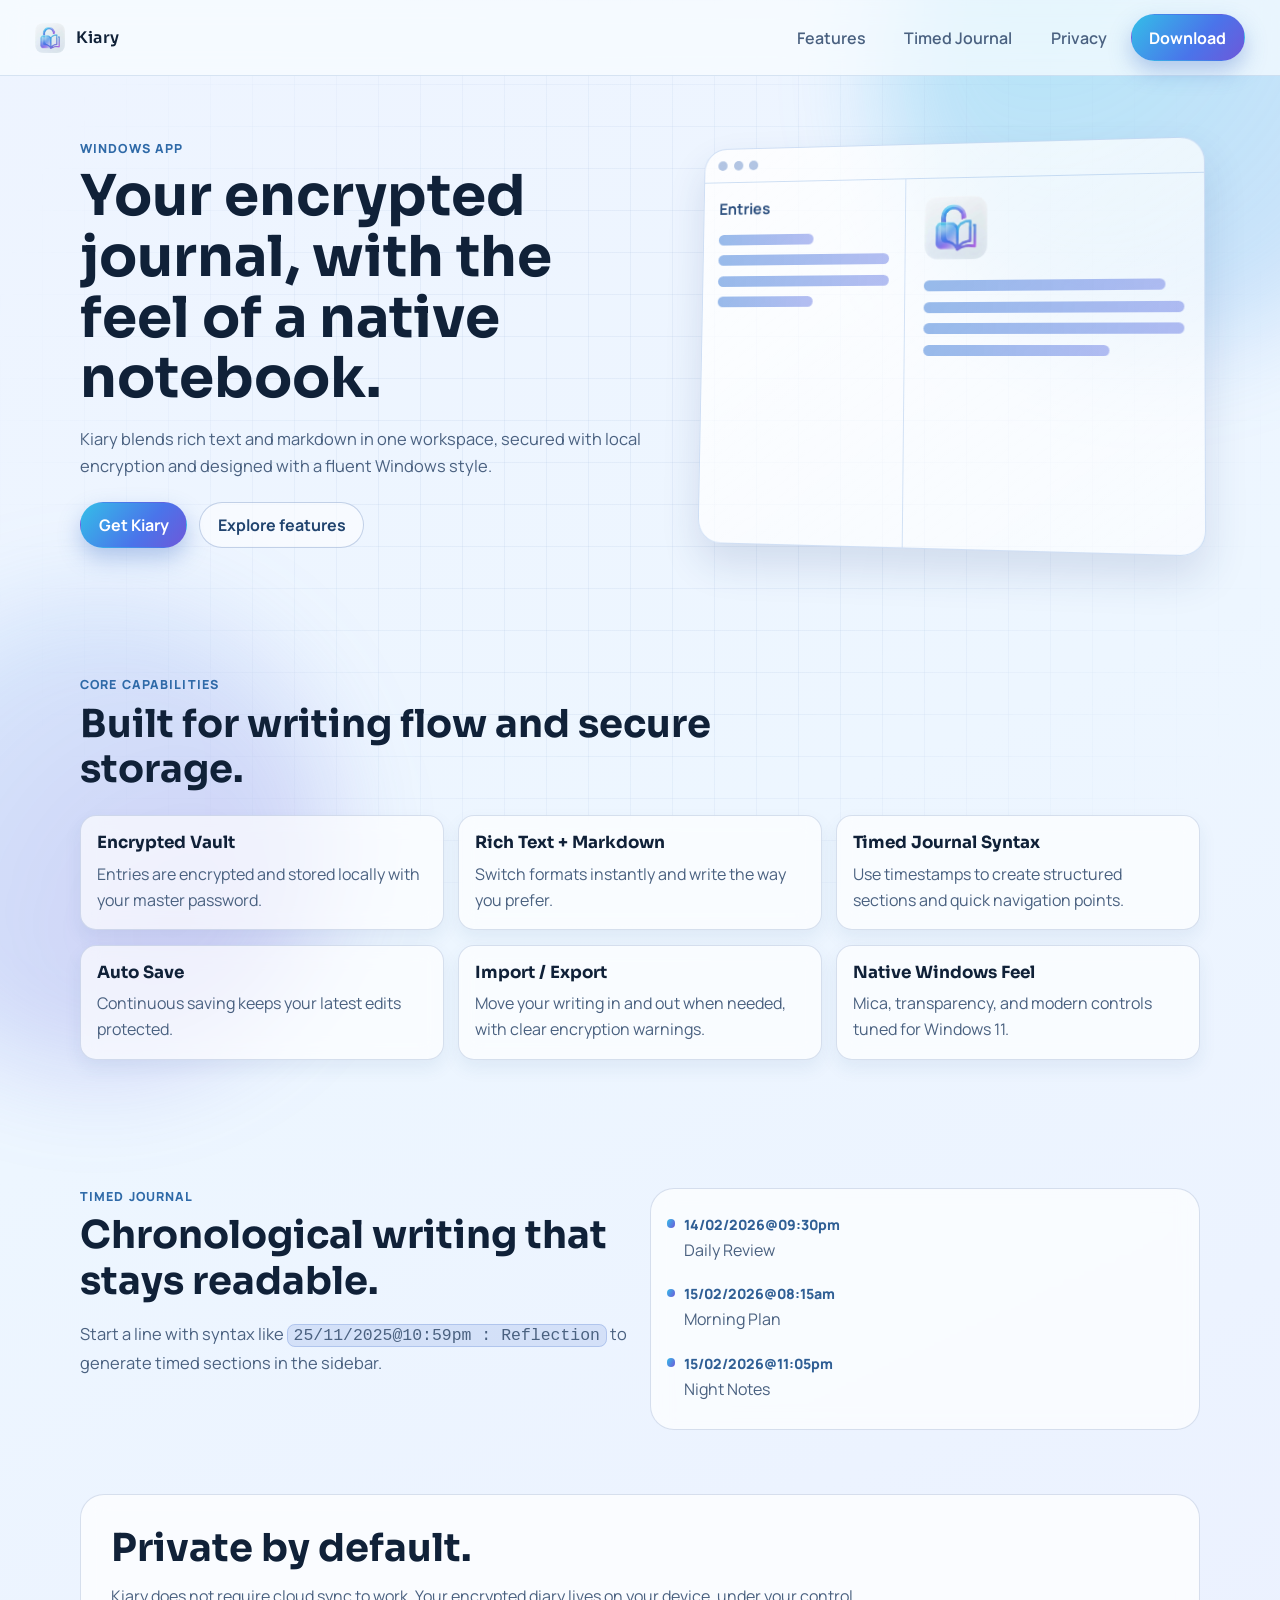
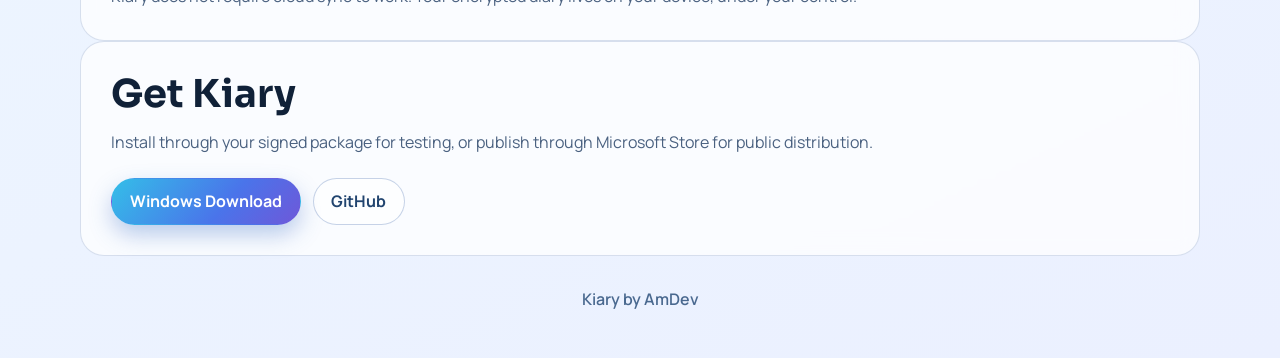
==== web/index.html @ 25d77776 "Initial commit" ====
<!doctype html>
<html lang="en">
<head>
  <meta charset="utf-8">
  <meta name="viewport" content="width=device-width, initial-scale=1">
  <title>Kiary | Encrypted Diary for Windows</title>
  <meta name="description" content="Kiary is a modern encrypted diary for Windows with rich text, markdown, and timed journal sections.">
  <link rel="preconnect" href="https://fonts.googleapis.com">
  <link rel="preconnect" href="https://fonts.gstatic.com" crossorigin>
  <link href="https://fonts.googleapis.com/css2?family=Manrope:wght@400;500;600;700;800&family=Sora:wght@500;600;700&display=swap" rel="stylesheet">
  <link rel="stylesheet" href="./styles.css">
</head>
<body>
  <div class="bg-orb orb-a"></div>
  <div class="bg-orb orb-b"></div>
  <div class="bg-grid"></div>

  <header class="topbar">
    <a class="brand" href="#">
      <img src="./assets/logo.png" alt="Kiary logo">
      <span>Kiary</span>
    </a>
    <nav>
      <a href="#features">Features</a>
      <a href="#timed-journal">Timed Journal</a>
      <a href="#privacy">Privacy</a>
      <a class="btn btn-solid" href="#download">Download</a>
    </nav>
  </header>

  <main>
    <section class="hero section">
      <div class="hero-copy reveal">
        <p class="eyebrow">Windows app</p>
        <h1>Your encrypted journal, with the feel of a native notebook.</h1>
        <p class="sub">
          Kiary blends rich text and markdown in one workspace, secured with local encryption and designed with a fluent Windows style.
        </p>
        <div class="actions">
          <a class="btn btn-solid" href="#download">Get Kiary</a>
          <a class="btn btn-ghost" href="#features">Explore features</a>
        </div>
      </div>

      <div class="hero-art reveal delay-1">
        <div class="glass-card">
          <div class="glass-top">
            <span></span><span></span><span></span>
          </div>
          <div class="mock-content">
            <aside>
              <p class="mock-title">Entries</p>
              <div class="line sm"></div>
              <div class="line"></div>
              <div class="line"></div>
              <div class="line sm"></div>
            </aside>
            <article>
              <img src="./assets/logo.png" alt="Kiary app icon">
              <div class="line xl"></div>
              <div class="line"></div>
              <div class="line"></div>
              <div class="line md"></div>
            </article>
          </div>
        </div>
      </div>
    </section>

    <section id="features" class="section">
      <div class="section-head reveal">
        <p class="eyebrow">Core capabilities</p>
        <h2>Built for writing flow and secure storage.</h2>
      </div>
      <div class="feature-grid">
        <article class="feature-card reveal">
          <h3>Encrypted Vault</h3>
          <p>Entries are encrypted and stored locally with your master password.</p>
        </article>
        <article class="feature-card reveal delay-1">
          <h3>Rich Text + Markdown</h3>
          <p>Switch formats instantly and write the way you prefer.</p>
        </article>
        <article class="feature-card reveal delay-2">
          <h3>Timed Journal Syntax</h3>
          <p>Use timestamps to create structured sections and quick navigation points.</p>
        </article>
        <article class="feature-card reveal">
          <h3>Auto Save</h3>
          <p>Continuous saving keeps your latest edits protected.</p>
        </article>
        <article class="feature-card reveal delay-1">
          <h3>Import / Export</h3>
          <p>Move your writing in and out when needed, with clear encryption warnings.</p>
        </article>
        <article class="feature-card reveal delay-2">
          <h3>Native Windows Feel</h3>
          <p>Mica, transparency, and modern controls tuned for Windows 11.</p>
        </article>
      </div>
    </section>

    <section id="timed-journal" class="section split">
      <div class="reveal">
        <p class="eyebrow">Timed journal</p>
        <h2>Chronological writing that stays readable.</h2>
        <p class="sub">
          Start a line with syntax like <code>25/11/2025@10:59pm : Reflection</code> to generate timed sections in the sidebar.
        </p>
      </div>
      <div class="timeline reveal delay-1">
        <div class="point"><span>14/02/2026@09:30pm</span><p>Daily Review</p></div>
        <div class="point"><span>15/02/2026@08:15am</span><p>Morning Plan</p></div>
        <div class="point"><span>15/02/2026@11:05pm</span><p>Night Notes</p></div>
      </div>
    </section>

    <section id="privacy" class="section callout reveal">
      <h2>Private by default.</h2>
      <p>Kiary does not require cloud sync to work. Your encrypted diary lives on your device, under your control.</p>
    </section>

    <section id="download" class="section download reveal">
      <h2>Get Kiary</h2>
      <p>Install through your signed package for testing, or publish through Microsoft Store for public distribution.</p>
      <div class="actions">
        <a class="btn btn-solid" href="#" aria-disabled="true">Windows Download</a>
        <a class="btn btn-ghost" href="https://github.com/Amne-Dev" target="_blank" rel="noreferrer">GitHub</a>
      </div>
    </section>
  </main>

  <footer>
    <p>Kiary by AmDev</p>
  </footer>

  <script src="./script.js"></script>
</body>
</html>
---- web/styles.css ----
:root {
  --bg: #eef4ff;
  --bg-alt: #f8fbff;
  --ink: #102138;
  --muted: #4a6180;
  --line: rgba(69, 107, 164, 0.2);
  --brand-a: #34bee8;
  --brand-b: #4a74ea;
  --brand-c: #6e58d9;
  --glass: rgba(255, 255, 255, 0.58);
  --glass-strong: rgba(255, 255, 255, 0.82);
  --shadow: 0 20px 40px rgba(32, 67, 129, 0.14);
  --radius-lg: 24px;
  --radius-md: 16px;
}

* {
  box-sizing: border-box;
}

html,
body {
  margin: 0;
  padding: 0;
  min-height: 100%;
}

body {
  font-family: "Manrope", "Segoe UI", sans-serif;
  color: var(--ink);
  background: linear-gradient(155deg, var(--bg) 0%, #edf6ff 46%, #ebf0ff 100%);
  overflow-x: hidden;
}

.bg-orb {
  position: fixed;
  border-radius: 999px;
  filter: blur(48px);
  z-index: -2;
  pointer-events: none;
}

.orb-a {
  width: 34rem;
  height: 34rem;
  background: radial-gradient(circle at 30% 30%, rgba(64, 196, 231, 0.34), rgba(74, 116, 234, 0.15));
  top: -12rem;
  right: -9rem;
}

.orb-b {
  width: 30rem;
  height: 30rem;
  background: radial-gradient(circle at 70% 70%, rgba(110, 88, 217, 0.25), rgba(75, 196, 245, 0.12));
  left: -9rem;
  bottom: -11rem;
}

.bg-grid {
  position: fixed;
  inset: 0;
  z-index: -1;
  background-image:
    linear-gradient(to right, rgba(140, 169, 210, 0.12) 1px, transparent 1px),
    linear-gradient(to bottom, rgba(140, 169, 210, 0.12) 1px, transparent 1px);
  background-size: 42px 42px;
  mask-image: radial-gradient(circle at center, black 35%, transparent 85%);
  pointer-events: none;
}

.topbar {
  position: sticky;
  top: 0;
  z-index: 20;
  display: flex;
  align-items: center;
  justify-content: space-between;
  gap: 1rem;
  padding: 0.9rem clamp(1rem, 3vw, 2.2rem);
  backdrop-filter: blur(14px);
  background: rgba(248, 252, 255, 0.72);
  border-bottom: 1px solid rgba(120, 156, 204, 0.25);
}

.brand {
  display: inline-flex;
  align-items: center;
  gap: 0.65rem;
  color: var(--ink);
  text-decoration: none;
  font-family: "Sora", "Segoe UI", sans-serif;
  font-weight: 600;
  letter-spacing: 0.02em;
}

.brand img {
  width: 30px;
  height: 30px;
  border-radius: 8px;
}

nav {
  display: inline-flex;
  align-items: center;
  gap: 0.6rem;
}

nav a {
  color: var(--muted);
  text-decoration: none;
  font-weight: 600;
  padding: 0.55rem 0.9rem;
  border-radius: 999px;
  transition: background-color 0.25s ease, color 0.25s ease;
}

nav a:hover {
  background: rgba(87, 130, 206, 0.13);
  color: #173258;
}

.btn {
  display: inline-flex;
  align-items: center;
  justify-content: center;
  border-radius: 999px;
  text-decoration: none;
  font-weight: 700;
  padding: 0.7rem 1.1rem;
  border: 1px solid transparent;
  transition: transform 0.25s ease, box-shadow 0.25s ease, background-color 0.25s ease;
}

.btn:hover {
  transform: translateY(-1px);
}

.btn-solid {
  color: #fff;
  background: linear-gradient(130deg, var(--brand-a), var(--brand-b) 60%, var(--brand-c));
  box-shadow: 0 10px 22px rgba(60, 109, 197, 0.34);
}

.btn-ghost {
  color: #21446f;
  border-color: rgba(54, 97, 170, 0.28);
  background: rgba(255, 255, 255, 0.54);
}

main {
  width: min(1120px, 94vw);
  margin: 0 auto;
}

.section {
  padding: clamp(2rem, 5vw, 4rem) 0;
}

.hero {
  display: grid;
  grid-template-columns: 1.06fr 0.94fr;
  align-items: center;
  gap: clamp(1.2rem, 3vw, 2.2rem);
  padding-top: clamp(2.5rem, 5vw, 4.5rem);
}

.hero-copy h1,
h2,
h3 {
  font-family: "Sora", "Segoe UI", sans-serif;
  margin: 0;
}

.hero-copy h1 {
  font-size: clamp(2rem, 4.4vw, 3.65rem);
  line-height: 1.08;
  max-width: 14ch;
}

.eyebrow {
  margin: 0 0 0.55rem;
  font-weight: 800;
  text-transform: uppercase;
  letter-spacing: 0.09em;
  color: #2f6aa8;
  font-size: 0.78rem;
}

.sub {
  margin: 1rem 0 0;
  color: var(--muted);
  line-height: 1.65;
  font-size: 1.03rem;
  max-width: 60ch;
}

.actions {
  display: flex;
  flex-wrap: wrap;
  gap: 0.75rem;
  margin-top: 1.4rem;
}

.hero-art {
  perspective: 1200px;
}

.glass-card {
  border: 1px solid rgba(126, 167, 222, 0.35);
  border-radius: var(--radius-lg);
  background: linear-gradient(145deg, var(--glass-strong), var(--glass));
  box-shadow: var(--shadow);
  overflow: hidden;
  transform: rotateY(-9deg) rotateX(3deg);
}

.glass-top {
  display: flex;
  gap: 0.4rem;
  padding: 0.75rem 0.9rem;
  border-bottom: 1px solid rgba(136, 174, 225, 0.4);
}

.glass-top span {
  width: 10px;
  height: 10px;
  border-radius: 50%;
  background: rgba(89, 129, 193, 0.45);
}

.mock-content {
  display: grid;
  grid-template-columns: 0.42fr 0.58fr;
  min-height: 370px;
}

.mock-content aside {
  padding: 1rem;
  border-right: 1px solid rgba(136, 174, 225, 0.35);
}

.mock-content article {
  padding: 1.15rem;
}

.mock-title {
  margin: 0 0 1rem;
  font-weight: 700;
  color: #2d507f;
}

.mock-content article img {
  width: 64px;
  height: 64px;
  border-radius: 14px;
  margin-bottom: 1rem;
}

.line {
  height: 11px;
  border-radius: 999px;
  margin-bottom: 0.65rem;
  background: linear-gradient(90deg, rgba(85, 141, 220, 0.6), rgba(93, 112, 225, 0.45));
}

.line.sm {
  width: 56%;
}

.line.md {
  width: 72%;
}

.line.xl {
  width: 93%;
}

.section-head {
  max-width: 760px;
  margin-bottom: 1.4rem;
}

h2 {
  font-size: clamp(1.5rem, 3vw, 2.45rem);
  line-height: 1.18;
}

.feature-grid {
  display: grid;
  grid-template-columns: repeat(3, minmax(0, 1fr));
  gap: 0.9rem;
}

.feature-card {
  border: 1px solid var(--line);
  border-radius: var(--radius-md);
  background: rgba(255, 255, 255, 0.67);
  backdrop-filter: blur(10px);
  padding: 1rem;
  box-shadow: 0 8px 18px rgba(38, 83, 146, 0.08);
}

.feature-card h3 {
  font-size: 1.05rem;
}

.feature-card p {
  margin: 0.55rem 0 0;
  color: var(--muted);
  line-height: 1.6;
}

.split {
  display: grid;
  grid-template-columns: 1fr 1fr;
  gap: 1.2rem;
  align-items: start;
}

.timeline {
  border-radius: var(--radius-lg);
  border: 1px solid var(--line);
  background: rgba(255, 255, 255, 0.67);
  backdrop-filter: blur(10px);
  padding: 1rem;
}

.point {
  position: relative;
  padding: 0.5rem 0 0.85rem 1.1rem;
}

.point::before {
  content: "";
  position: absolute;
  left: 0;
  top: 0.9rem;
  width: 0.55rem;
  height: 0.55rem;
  border-radius: 50%;
  background: linear-gradient(120deg, var(--brand-a), var(--brand-c));
}

.point span {
  font-weight: 800;
  font-size: 0.88rem;
  color: #305f95;
}

.point p {
  margin: 0.25rem 0 0;
  color: var(--muted);
}

.callout,
.download {
  border: 1px solid var(--line);
  border-radius: var(--radius-lg);
  background: rgba(255, 255, 255, 0.73);
  backdrop-filter: blur(10px);
  padding: clamp(1.2rem, 3vw, 1.9rem);
}

.callout p,
.download p {
  margin: 0.75rem 0 0;
  color: var(--muted);
  line-height: 1.65;
}

footer {
  text-align: center;
  color: #49688f;
  font-weight: 600;
  padding: 1rem 0 2rem;
}

code {
  font-family: "Cascadia Code", "Consolas", monospace;
  background: rgba(74, 118, 207, 0.15);
  border: 1px solid rgba(74, 118, 207, 0.25);
  border-radius: 8px;
  padding: 0.08rem 0.35rem;
}

.reveal {
  opacity: 0;
  transform: translateY(18px);
  transition: opacity 0.55s ease, transform 0.55s ease;
}

.reveal.is-visible {
  opacity: 1;
  transform: translateY(0);
}

.reveal.delay-1 {
  transition-delay: 0.08s;
}

.reveal.delay-2 {
  transition-delay: 0.16s;
}

@media (max-width: 960px) {
  .hero,
  .split {
    grid-template-columns: 1fr;
  }

  .feature-grid {
    grid-template-columns: repeat(2, minmax(0, 1fr));
  }

  .glass-card {
    transform: none;
  }
}

@media (max-width: 680px) {
  nav a:not(.btn) {
    display: none;
  }

  .feature-grid {
    grid-template-columns: 1fr;
  }

  .mock-content {
    min-height: 300px;
  }
}
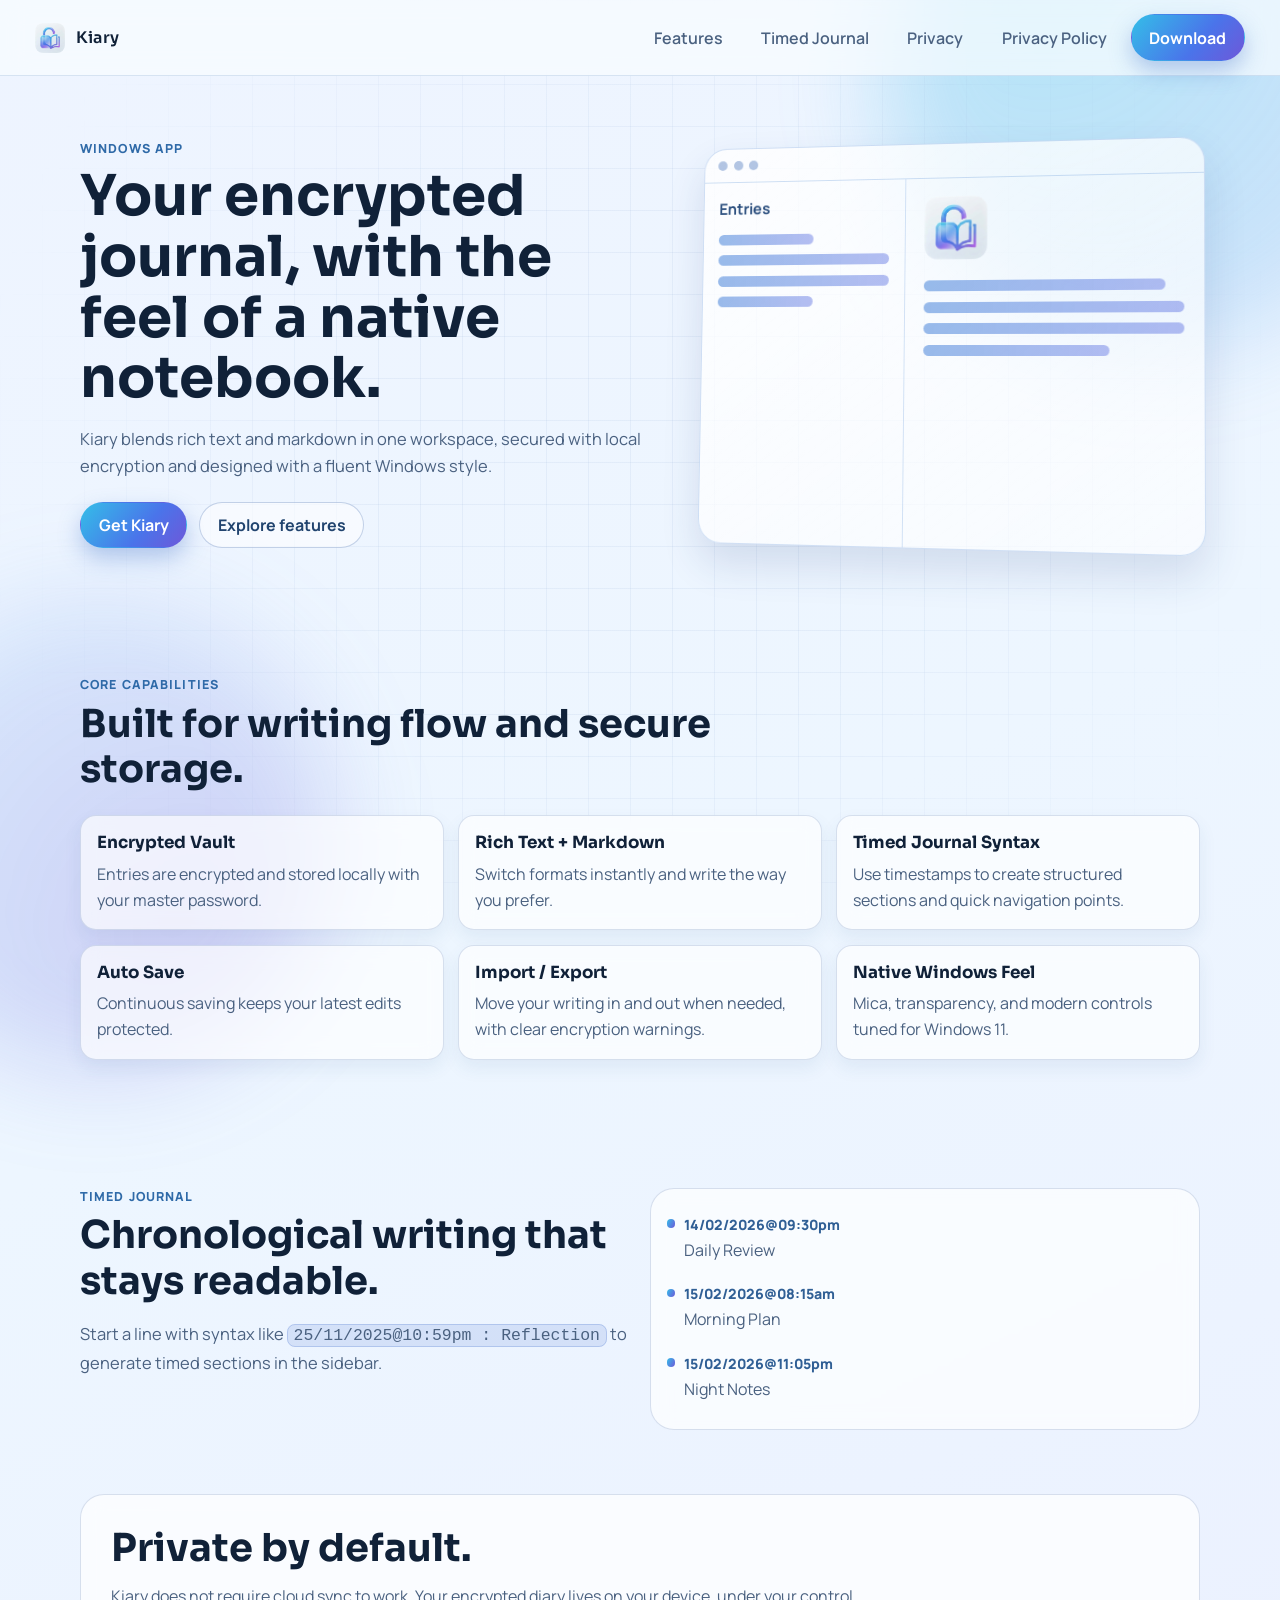
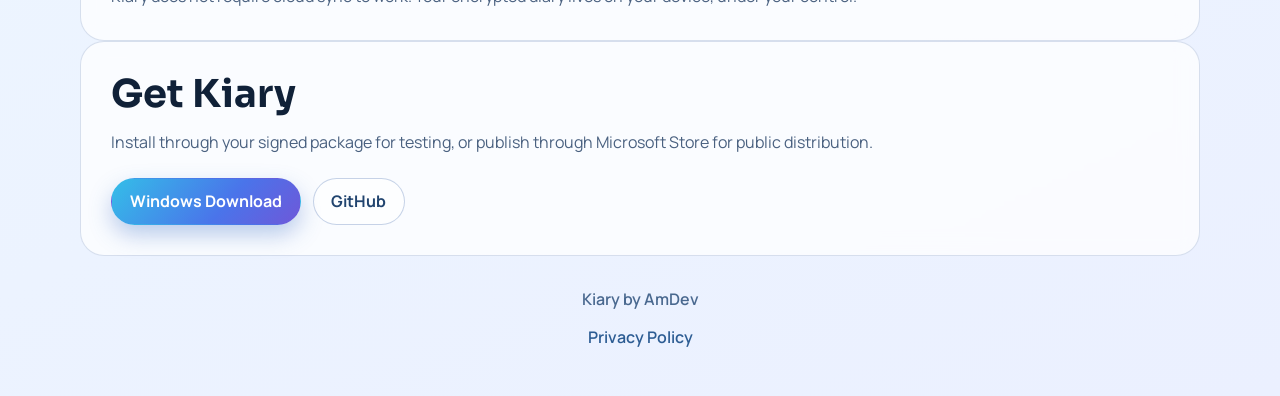
==== commit 6df06c0f: "random name lol" ====
--- a/web/index.html
+++ b/web/index.html
@@ -24,6 +24,7 @@
       <a href="#features">Features</a>
       <a href="#timed-journal">Timed Journal</a>
       <a href="#privacy">Privacy</a>
+      <a href="./privacy.html">Privacy Policy</a>
       <a class="btn btn-solid" href="#download">Download</a>
     </nav>
   </header>
@@ -132,6 +133,7 @@
 
   <footer>
     <p>Kiary by AmDev</p>
+    <p><a href="./privacy.html">Privacy Policy</a></p>
   </footer>
 
   <script src="./script.js"></script>
--- a/web/styles.css
+++ b/web/styles.css
@@ -171,6 +171,11 @@
   margin: 0;
 }
 
+h1 {
+  font-family: "Sora", "Segoe UI", sans-serif;
+  margin: 0;
+}
+
 .hero-copy h1 {
   font-size: clamp(2rem, 4.4vw, 3.65rem);
   line-height: 1.08;
@@ -375,6 +380,15 @@
   padding: 1rem 0 2rem;
 }
 
+footer a {
+  color: #2c5c93;
+  text-decoration: none;
+}
+
+footer a:hover {
+  text-decoration: underline;
+}
+
 code {
   font-family: "Cascadia Code", "Consolas", monospace;
   background: rgba(74, 118, 207, 0.15);
@@ -430,3 +444,37 @@
     min-height: 300px;
   }
 }
+
+.policy-page {
+  width: min(900px, 94vw);
+  margin: 0 auto;
+}
+
+.policy-card {
+  border: 1px solid var(--line);
+  border-radius: var(--radius-lg);
+  background: rgba(255, 255, 255, 0.76);
+  backdrop-filter: blur(10px);
+  padding: clamp(1.1rem, 3vw, 2rem);
+  box-shadow: 0 12px 28px rgba(32, 67, 129, 0.12);
+}
+
+.policy-card h1 {
+  font-size: clamp(1.8rem, 3.6vw, 2.8rem);
+  margin-top: 0.2rem;
+}
+
+.policy-card h2 {
+  margin-top: 1.3rem;
+  font-size: clamp(1.1rem, 2.2vw, 1.35rem);
+}
+
+.policy-card p {
+  margin: 0.65rem 0 0;
+  color: var(--muted);
+  line-height: 1.65;
+}
+
+.policy-card a {
+  color: #1f5693;
+}
